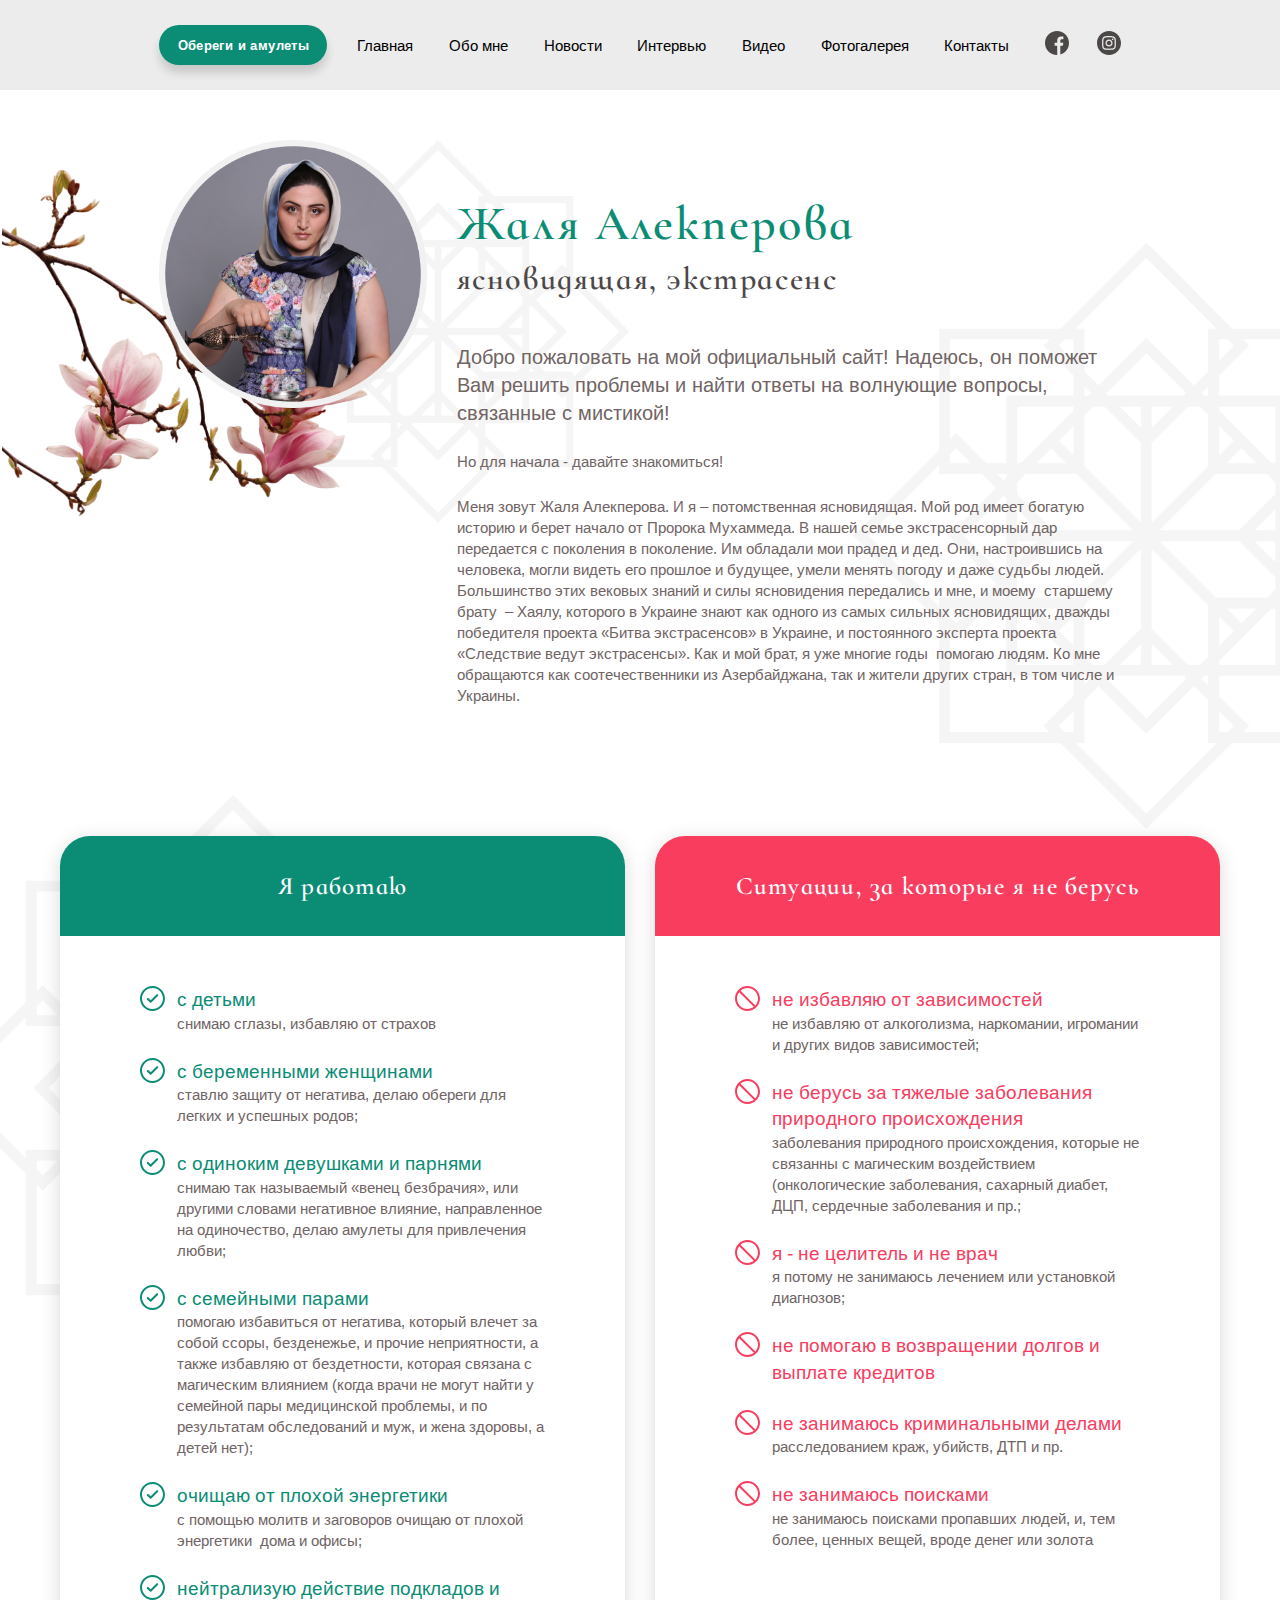
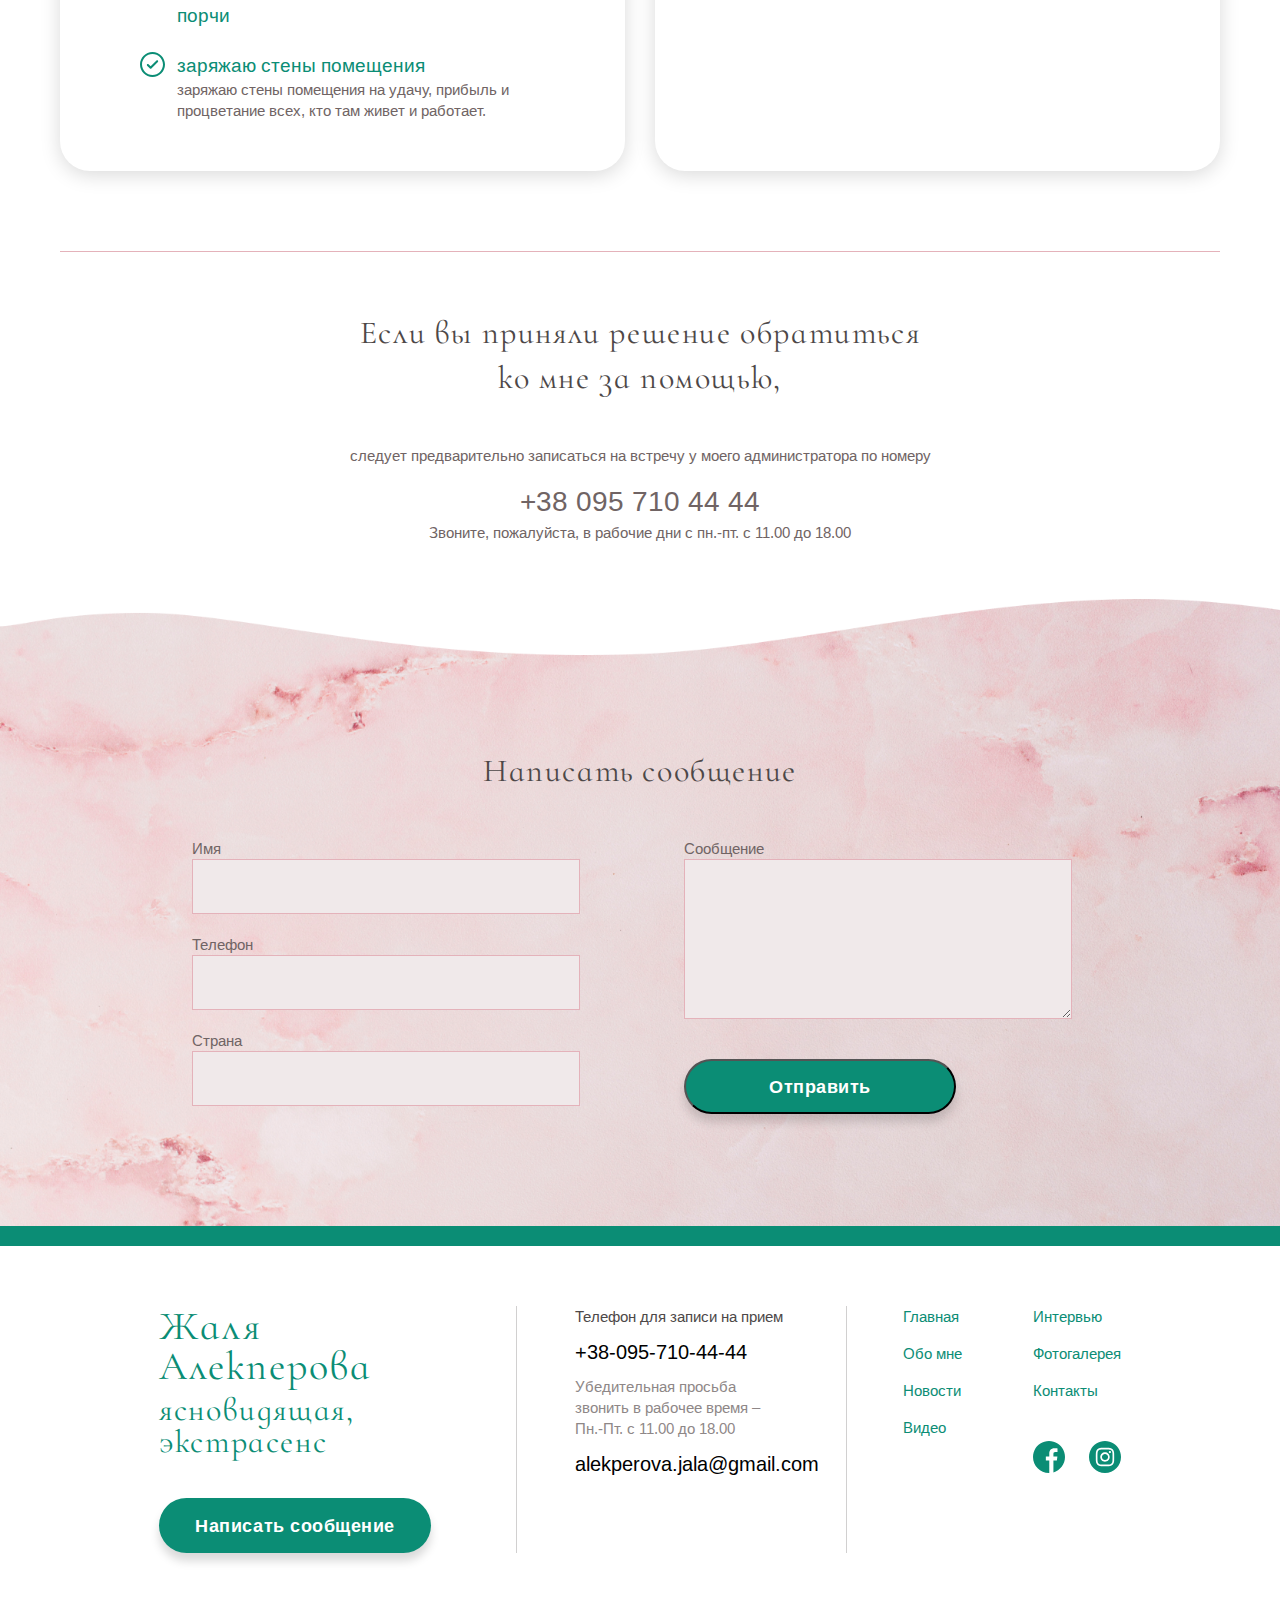
==== about.html @ d2626e6b "about" ====
<!DOCTYPE html>
<html lang="en">
  <head>
    <meta charset="utf-8" />
    <meta
      name="viewport"
      content="width=device-width, initial-scale=1, shrink-to-fit=no"
    />
    <link rel="stylesheet" type="text/css" href="style/bootstrap.min.css" />
    <link rel="stylesheet" type="text/css" href="style/main.css" />
    <title>About</title>
  </head>
  <body>
    <header class="">
      <div class="container-fluid ">
        <div class="menu_btn">
          <img src="./img/list.svg" alt="" />
        </div>
        <div class="row mobile__menu">
          <div class="col-xl-2 offset-xl-1">
            <a href="" class="green_btn ">
              Обереги и амулеты
            </a>
          </div>
          <div class="close_btn">
            <img src="./img/close.svg" alt="" />
          </div>
          <div class="col-xl-8 ">
            <ul class="menu just_btwn">
              <li><a href="">Главная</a></li>
              <li><a href="">Обо мне </a></li>
              <li><a href="">Новости</a></li>
              <li><a href="">Интервью</a></li>
              <li><a href="">Видео</a></li>
              <li><a href="">Фотогалерея</a></li>
              <li><a href="">Контакты</a></li>
              <li class="social_icons ">
                <a href="">
                  <img src="./img/facebook.svg" alt="" />
                </a>
                <a href="">
                  <img src="./img/instagram.svg" alt="" />
                </a>
              </li>
            </ul>
          </div>
        </div>
      </div>
    </header>
    <main class="about">
      <section class="top_section">
        <div class="container-fluid">
          <div class="row">
            <div class="col-xl-3 col-sm-6 col-lg-4 offset-lg-1">
              <div class="img_side">
                <div class="trees">
                  <img src="./img/pic_wrap.png" alt="" />
                </div>
                <img src="./img/photo3.png" alt="" />
              </div>
            </div>
            <div class="col-lg-7">
              <div class="about_name">
                <p class="abou_title">
                  Жаля Алекперова
                </p>
                <p>
                  ясновидящая, экстрасенс
                </p>
              </div>
              <div class="about_text">
                <p>
                  Добро пожаловать на мой официальный сайт! Надеюсь, он поможет
                  Вам решить проблемы и найти ответы на волнующие вопросы,
                  связанные с мистикой!
                </p>
                <p>
                  Но для начала - давайте знакомиться!
                </p>
                <p>
                  Меня зовут Жаля Алекперова. И я – потомственная ясновидящая.
                  Мой род имеет богатую историю и берет начало от Пророка
                  Мухаммеда. В нашей семье экстрасенсорный дар передается с
                  поколения в поколение. Им обладали мои прадед и дед. Они,
                  настроившись на человека, могли видеть его прошлое и будущее,
                  умели менять погоду и даже судьбы людей. Большинство этих
                  вековых знаний и силы ясновидения передались и мне, и моему
                   старшему брату  – Хаялу, которого в Украине знают как одного
                  из самых сильных ясновидящих, дважды победителя проекта «Битва
                  экстрасенсов» в Украине, и постоянного эксперта проекта
                  «Следствие ведут экстрасенсы». Как и мой брат, я уже многие
                  годы  помогаю людям. Ко мне обращаются как соотечественники из
                  Азербайджана, так и жители других стран, в том числе и
                  Украины.
                </p>
              </div>
            </div>
          </div>
          <div class="row work_with_row">
            <div class="col-lg-5 offset-xl-1">
              <div class="work_with">
                <div>
                  <p>
                    Я работаю
                  </p>
                </div>
                <ul>
                  <li>
                    <p>
                      с детьми
                    </p>
                    <p>снимаю сглазы, избавляю от страхов</p>
                  </li>
                  <li>
                    <p>
                      с беременными женщинами
                    </p>
                    <p>
                      ставлю защиту от негатива, делаю обереги для легких и
                      успешных родов;
                    </p>
                  </li>
                  <li>
                    <p>
                      с одиноким девушками и парнями
                    </p>
                    <p>
                      снимаю так называемый «венец безбрачия», или другими
                      словами негативное влияние, направленное на одиночество,
                      делаю амулеты для привлечения любви;
                    </p>
                  </li>
                  <li>
                    <p>
                      с семейными парами
                    </p>
                    <p>
                      помогаю избавиться от негатива, который влечет за собой
                      ссоры, безденежье, и прочие неприятности, а также избавляю
                      от бездетности, которая связана с магическим влиянием
                      (когда врачи не могут найти у семейной пары медицинской
                      проблемы, и по результатам обследований и муж, и жена
                      здоровы, а детей нет);
                    </p>
                  </li>
                  <li>
                    <p>
                      очищаю от плохой энергетики
                    </p>
                    <p>
                      с помощью молитв и заговоров очищаю от плохой энергетики 
                      дома и офисы;
                    </p>
                  </li>
                  <li>
                    <p>
                      нейтрализую действие подкладов и порчи
                    </p>
                  </li>
                  <li>
                    <p>
                      заряжаю стены помещения
                    </p>
                    <p>
                      заряжаю стены помещения на удачу, прибыль и процветание
                      всех, кто там живет и работает.
                    </p>
                  </li>
                </ul>
              </div>
            </div>
            <div class="col-lg-5">
              <div class="work_with donot_work">
                <div>
                  <p>
                    Ситуации, за которые я не берусь
                  </p>
                </div>

                <ul>
                  <li>
                    <p>
                      не избавляю от зависимостей
                    </p>
                    <p>
                      не избавляю от алкоголизма, наркомании, игромании и других
                      видов зависимостей;
                    </p>
                  </li>
                  <li>
                    <p>
                      не берусь за тяжелые заболевания природного происхождения
                    </p>
                    <p>
                      заболевания природного происхождения, которые не связанны
                      с магическим воздействием (онкологические заболевания,
                      сахарный диабет, ДЦП, сердечные заболевания и пр.;
                    </p>
                  </li>
                  <li>
                    <p>
                      я - не целитель и не врач
                    </p>
                    <p>
                      я потому не занимаюсь лечением или установкой диагнозов;
                    </p>
                  </li>
                  <li>
                    <p>
                      не помогаю в возвращении долгов и выплате кредитов
                    </p>
                  </li>
                  <li>
                    <p>
                      не занимаюсь криминальными делами
                    </p>
                    <p>
                      расследованием краж, убийств, ДТП и пр.
                    </p>
                  </li>
                  <li>
                    <p>
                      не занимаюсь поисками
                    </p>
                    <p>
                      не занимаюсь поисками пропавших людей, и, тем более,
                      ценных вещей, вроде денег или золота
                    </p>
                  </li>
                </ul>
              </div>
            </div>
          </div>
          <div class="about_contacts">
            <div>
              <p>
                Если вы приняли решение обратиться ко мне за помощью,
              </p>
              <p>
                следует предварительно записаться на встречу у моего
                администратора по номеру
              </p>
              <a href="tel:+380957104444">
                +38 095 710 44 44
              </a>
              <p>
                Звоните, пожалуйста, в рабочие дни с пн.-пт. с 11.00 до 18.00
              </p>
            </div>
          </div>
        </div>
      </section>
      <section class="bottom_section">
        <form action="" class="about_form">
          <p class="form_title">
            Написать сообщение
          </p>
          <div>
            <label for="name">Имя</label>
            <input id="name" type="text" />
            <label for="phone">Телефон</label>
            <input id="phone" type="tel" />
            <label for="country">Страна</label>
            <input id="country" type="text" />
          </div>
          <div>
            <label for="message">Сообщение</label>
            <textarea name="" id="message" cols="50" rows="6"></textarea>
            <button type="submit" class="green_btn">
              Отправить
            </button>
          </div>
        </form>
      </section>
    </main>
    <footer>
      <div class="container-fluid">
        <div class="row just_center">
          <div class="col-lg-10">
            <div class="row just_btwn">
              <div class="col-lg-4 col-sm-6 footer_col_1">
                <h3>Жаля Алекперова</h3>
                <p class="title">ясновидящая, экстрасенс</p>
                <a href="" class="green_btn">
                  Написать cообщение
                </a>
              </div>
              <div class="col-lg-4 col-sm-6 footer_contact_col">
                <p>Телефон для записи на прием</p>
                <a href="tel:+380957104444">+38-095-710-44-44</a>
                <p class="time_for_call">
                  Убедительная просьба звонить в рабочее время – Пн.-Пт. с 11.00
                  до 18.00
                </p>
                <a href="mailto: alekperova.jala@gmail.com"
                  >alekperova.jala@gmail.com</a
                >
              </div>
              <div class="col-lg-3  menu_footer_col just_btwn">
                <ul class="menu_footer">
                  <li><a href="">Главная</a></li>
                  <li><a href="">Обо мне </a></li>
                  <li><a href="">Новости</a></li>
                  <li><a href="">Видео</a></li>
                </ul>
                <ul class="menu_footer">
                  <li><a href="">Интервью</a></li>
                  <li><a href="">Фотогалерея</a></li>
                  <li><a href="">Контакты</a></li>
                  <li class="social_icons ">
                    <a href="">
                      <img src="./img/gr_facebook.svg" alt="" />
                    </a>
                    <a href="">
                      <img src="./img/gr_instagram.svg" alt="" />
                    </a>
                  </li>
                </ul>
              </div>
            </div>
          </div>
        </div>
      </div>
    </footer>
    <script type="text/javascript" src="js/jquery-3.3.1.min.js"></script>
    <script type="text/javascript" src="js/jquery.mask.js"></script>
    <script type="text/javascript" src="js/bootstrap.min.js"></script>
    <script type="text/javascript" src="js/main.js"></script>
  </body>
</html>
---- style/main.css ----
@import url("reset.css");
@import url("https://fonts.googleapis.com/css?family=Arimo:400,400i,700&display=swap");
@import url("https://fonts.googleapis.com/css?family=Cormorant+Infant:300,400,500,600,700&display=swap");
body {
  font-family: "Arimo", sans-serif;
  overflow-x: hidden;
  color: #706464;
  font-size: 18px;
  line-height: 140%;
}
:root {
  --text-color: #706464;
  --dark-text: #4d4848;
  --green: #0b8d75;
  --grey: #ececec;
  --grey-text: #8e8787;
}
a {
  text-decoration: none;
  color: black;
  cursor: pointer;
}
input,
button :focus {
  outline: none;
}
a:hover {
  text-decoration: none;
}
img {
  max-width: 100%;
  height: auto;
}
.just_center {
  display: flex;
  justify-content: center;
}
.just_btwn {
  display: flex;
  justify-content: space-between;
}

.container-fluid {
  padding: 0 60px;
}
/* green_btn start */
.green_btn {
  display: inline-flex;
  justify-content: center;
  background: var(--green);
  box-shadow: 0px 8px 10px rgba(0, 0, 0, 0.15);
  border-radius: 30px;
  width: 100%;
  height: 55px;
  align-items: center;
  font-style: normal;
  font-weight: bold;
  font-size: 18px;
  line-height: 21px;
  letter-spacing: 0.03em;
  color: #fff;
  max-width: 272px;
}

/*   green_btn end  */
/* header */
header {
  padding: 25px 0;
  background-color: var(--grey);
}
header .row > div {
  align-items: center;
  display: flex;
}
header .col-lg-8 {
  padding-left: 3.5%;
}
.home_header {
  position: absolute;
  top: 0%;
  left: 0;
  width: 100%;
  background-color: transparent;
}
/* menu */
.menu {
  align-items: center;
  width: 100%;
}
.social_icons a:first-child {
  margin-right: 24px;
}
.title {
  font-family: "Cormorant Infant";
}
/* menu end  */

/* first view start  */
.first_view {
  height: 100vh;
  width: 100%;
  background-image: url("../img/front_picture.png");
  background-size: cover;
  padding-top: 19vh;
  font-family: "Cormorant Infant";
  background-position: right;
}
h1 {
  font-style: normal;
  font-weight: 400;
  font-size: 64px;
  line-height: 100%;
  text-align: right;
  letter-spacing: 0.05em;
  color: var(--green);
}
.white_btn {
  background-color: #fff;
  color: var(--green);
  max-width: 272px;
  display: inline-flex;
}
.first_name_col {
  text-align: right;
}
.first_view .white_btn {
  margin-top: 6vh;
}
.white_btn,
.first_view_text p:last-child {
  font-family: "Arimo", sans-serif;
}
.first_view_text p:first-child {
  font-weight: 600;
  font-size: 32px;
  line-height: 100%;
  letter-spacing: 0.05em;
}
.first_view_text {
  color: var(--dark-text);
  width: 100%;
  padding-left: 10%;
  border-left: 1px solid var(--dark-text);
}

.first_view_text p:last-child {
  font-weight: 600;
  font-size: 18px;
  line-height: 21px;
  letter-spacing: 0.1em;
  margin-top: 35px;
}
.wrap_first_content {
  display: flex;
  margin-left: 8.333333%;
}
/* first view end  */

/* about home page  start*/
.about_links {
  position: relative;
  display: block;
  overflow: hidden;
}
.about_links img {
  width: 100%;
  transition: all 0.5s;
  height: 100%;
  object-fit: cover;
  display: block;
}
.about_links p {
  position: absolute;
  top: 5%;
  left: 5%;
  font-size: 32px;
  line-height: 100%;
  text-align: right;
  letter-spacing: 0.05em;
  color: #fff;
  transition: all 0.5s;
  z-index: 11;
}
.about_links p::after {
  position: absolute;
  content: "";
  width: 40px;
  height: 2px;
  background-color: var(--green);
  bottom: -8px;
  left: 0;
}
.shade {
  width: 100%;
  height: 100%;
  background: rgba(0, 0, 0, 0.25);
  position: absolute;
  top: 0;
  left: 0;
  z-index: 10;
  transition: all 0.5s;
}
.about_links:hover .shade,
.about_links:hover p {
  opacity: 0;
}
.about_links:hover img {
  transform: scale(1.1);
}
.about_home {
  padding-top: 55px;
  position: relative;
}
.about_home::after,
.about_home::before {
  content: "";
  position: absolute;
  width: 30vw;
  height: 30vw;
  background-image: url("../img/bg.png");
  z-index: -1;
  background-size: cover;
}
.about_home::after {
  top: -32%;
  left: 30%;
}
.about_home::before {
  bottom: -15vw;
  left: -9vw;
}
.about_home > img {
  position: absolute;
  bottom: 0;
  right: 0;
  width: 26vw;
  z-index: -1;
  bottom: -9vw;
}
.short_about {
  background-image: url("../img/pink.png");
  background-size: cover;
  padding: 150px 0;
  margin-top: 88px;
}
.short_about_content {
  text-align: center;
}
.short_about_content p {
  max-width: 576px;
  margin: 0 auto;
  margin-bottom: 32px;
  text-align: left;
}

h4 {
  font-family: "Cormorant Infant";
  font-style: normal;
  font-weight: normal;
  font-size: 32px;
  line-height: 100%;
  text-align: center;
  letter-spacing: 0.05em;
  color: var(--green);
}
.short_about_content h4 {
  margin: 25px 0 48px 0;
}
/* about home page  end*/

/* footer */

h3 {
  font-family: "Cormorant Infant";
  font-style: normal;
  font-weight: normal;
  font-size: 40px;
  line-height: 100%;
  letter-spacing: 0.05em;
  color: var(--green);
}
.footer_col_1 p {
  font-family: "Cormorant Infant";
  font-style: normal;
  font-weight: normal;
  font-size: 32px;
  line-height: 100%;
  letter-spacing: 0.05em;
  color: var(--green);
  margin-top: 8px;
  margin-bottom: 40px;
}
.footer_contact_col {
  padding: 0 5.8%;
  border-left: 1px solid #d1d0d0;
  border-right: 1px solid #d1d0d0;
}
.footer_contact_col p:first-child {
  color: var(--dark-text);
}

.footer_contact_col a {
  font-size: 22px;
  line-height: 25px;
  margin: 12px 0;
  display: block;
}
.time_for_call {
  color: var(--grey-text);
}
.menu_footer_col a {
  color: var(--green);
  margin-bottom: 16px;
  display: block;
}
.menu_footer .social_icons {
  display: flex;
  margin-top: 40px;
}
footer {
  padding: 60px 0;
  border-top: 20px solid var(--green);
}
.close_btn,
.menu_btn {
  display: none !important;
}
.first_view .white_btn {
  margin-left: 8.333333%;
}

/*



-----------ABOUT




*/
.about {
  padding-top: 50px;
}
.abou_title {
  font-family: "Cormorant Infant";
  font-weight: 600;
  font-size: 48px;
  line-height: 100%;
  letter-spacing: 0.05em;
  color: #0b8d75;
  margin-bottom: 15px;
  margin-top: 60px;
}
.abou_title + p {
  font-family: "Cormorant Infant";
  font-style: normal;
  font-weight: 600;
  font-size: 32px;
  line-height: 100%;
  letter-spacing: 0.05em;
  color: #4d4848;
}
.about_text p {
  margin-top: 24px;
}
.about_text p:first-child {
  font-size: 20px;
  line-height: 140%;
  margin-top: 48px;
  max-width: 670px;
}
.top_section {
  background-image: url("../img/about_top.png");
  background-size: contain;
  background-repeat: no-repeat;
}
.trees {
  position: absolute;
  bottom: -262px;
  right: 50px;
  width: 140%;
  height: auto;
}
.img_side {
  position: relative;
}
.img_side > img {
  position: relative;
  z-index: 2;
}
.about_text {
  margin-bottom: 130px;
}
.work_with li {
  background-image: url("../img/check-mark-button1.svg");
  background-repeat: no-repeat;
  background-position: top left;
  padding-left: 57px;
  min-height: 34px;
}
.work_with > div {
  background: #0b8d75;
  border-radius: 30px 30px 0px 0px;
  display: flex;
  justify-content: center;
  align-items: center;
  height: 144px;
  font-family: "Cormorant Infant";
  font-style: normal;
  font-weight: 600;
  font-size: 32px;
  line-height: 100%;
  letter-spacing: 0.05em;
  color: #ffffff;
}
.work_with {
  background: #ffffff;
  box-shadow: 0px 4px 20px rgba(0, 0, 0, 0.15);
  border-radius: 30px;
}
.work_with li p:first-child {
  font-style: normal;
  font-weight: normal;
  font-size: 22px;
  line-height: 140%;
  color: #0b8d75;
}
.work_with li:not(:first-child) {
  margin-top: 24px;
}
.work_with ul {
  padding: 50px 80px;
}
.donot_work > div {
  background-color: #f83d5f;
}
.donot_work li {
  background-image: url("../img/not-allowed-symbol6.svg");
}
.work_with {
  height: 100%;
}
.donot_work li p:first-child {
  color: #f83d5f;
}
.about_contacts {
  margin-top: 80px;
}
.about_contacts {
  display: flex;
  align-items: center;
  justify-content: center;
  text-align: center;
  position: relative;
  padding-top: 60px;
  margin-bottom: 40px;
}
.about_contacts::after {
  content: "";
  position: absolute;
  width: 83.333333%;
  height: 1px;
  background-color: #e4b2ba;
  top: 0;
  left: 50%;
  transform: translate(-50%, 0);
}
.about_contacts p {
  margin-bottom: 16px;
}
.about_contacts > div {
  max-width: 600px;
}
.about_contacts p:first-child,
.form_title {
  font-family: "Cormorant Infant";
  font-style: normal;
  font-weight: normal;
  font-size: 32px;
  line-height: 140%;
  text-align: center;
  letter-spacing: 0.05em;
  color: #4d4848;
  margin-bottom: 45px;
}
.about_contacts a {
  font-size: 28px;
  line-height: 140%;
  margin-bottom: 16px;
  text-align: center;
  color: #706464;
}
.bottom_section {
  background-size: cover;
  background-image: url("../img/pink.png");
  display: flex;
  justify-content: center;
  padding-bottom: 100px;
  padding-top: 150px;
}
.about_form > div {
  display: inline-block;
  vertical-align: top;
  width: calc(50% - 60px);
}
.about_form {
  width: 60%;
}
.about_form > div:last-child {
  margin-left: 100px;
}
.about_form input,
textarea {
  display: block;
  background: #f0e9ea;
  border: 1px solid #e4b2ba;
  box-sizing: border-box;
  padding: 10px;
}
.about_form input {
  height: 55px;
  width: 100%;
  margin-bottom: 20px;
}
.about_form .green_btn {
  margin-top: 40px;
}
textarea {
  width: 100%;
  height: 160px;
}

@media (max-width: 1600px) {
  .trees {
    bottom: -180px;
  }
  .work_with_row .col-lg-5 {
    margin-left: 0;
    flex: 0 0 50%;
    max-width: 50%;
  }
  .about_contacts::after {
    width: 100%;
  }
  .about_form {
    width: 70%;
  }
}
@media (max-width: 1450px) {
  body {
    font-size: 15px;
  }
  header .green_btn {
    font-size: 15px;
    height: 40px;
  }
}
@media (max-width: 1300px) {
  header .green_btn {
    font-size: 13px;
    height: 40px;
  }
  .footer_contact_col a {
    font-size: 20px;
  }
  .about_links p {
    font-size: 25px;
  }
  .work_with > div {
    font-size: 25px;
    height: 100px;
  }
  .work_with li {
    padding-left: 37px;
    background-size: 25px;
  }
  .work_with li p:first-child {
    font-size: 19px;
  }
  .trees {
    bottom: -130px;
  }
}
@media (max-width: 1199.9px) {
  .mobile__menu {
    flex-direction: column;
    width: 290px;
    position: absolute;
    left: 60px;
    background-color: #fff;
    border-radius: 5px;
    padding: 20px;
    box-sizing: border-box;
    display: none;
    top: 25px;
    z-index: 100;
  }
  .mobile__menu > div:first-child {
    order: 3;
  }
  .mobile__menu > div:last-child {
    order: 2;
  }
  .menu {
    align-items: center;
    flex-direction: column;
  }
  .menu li {
    margin-bottom: 15px;
  }
  .close_btn {
    width: 18px;
    height: 18px;
    order: 1;
  }
  .menu_btn {
    width: 25px;
    height: 25px;
  }
  .close_btn,
  .menu_btn {
    display: block !important;
    cursor: pointer;
  }
  .wrap_first_content,
  .first_view .white_btn {
    margin-left: 0;
  }
  .first_view {
    height: auto;
    padding: 200px 0;
  }
  .about_links p {
    font-size: 22px;
  }
  body,
  .footer_contact_col a {
    font-size: 14px;
  }
  .bottom_section {
    padding: 100px 60px 70px 60px;
  }
  .about_form {
    width: 100%;
  }
  textarea {
    height: 150px;
  }
  .work_with ul {
    padding: 30px 20px;
  }
  .work_with li {
    padding-left: 30px;
    background-size: 20px;
  }
  .work_with > div {
    font-size: 22px;
    height: 80px;
  }
}
@media (max-width: 991.9px) {
  .about_links p {
    font-size: 18px;
  }
  .about_links p::after {
    width: 25px;
  }
  .wrap_first_content {
    flex-wrap: wrap;
  }
  h1 {
    text-align: left;
  }
  .first_name_col {
    width: 100%;
  }
  .first_view_text {
    padding-left: 0;
    border: none;
    margin-top: 15px;
  }
  .first_view_text p:first-child {
    font-size: 25px;
  }
  .first_view_text p:last-child {
    margin-top: 10px;
    font-size: 15px;
  }
  .first_view {
    padding: 100px 0;
    height: 650px;
  }
  .menu_footer_col {
    margin-top: 40px;
    justify-content: space-around;
  }
  .footer_contact_col {
    border-right: 0;
  }
  .menu_footer {
    display: flex;
    justify-content: space-between;
    width: 100%;
    align-items: center;
  }
  .menu_footer_col {
    flex-wrap: wrap;
  }
  .menu_footer > li {
    width: 25%;
  }
  .menu_footer .social_icons {
    margin-top: 0;
  }
  .menu_footer:last-child {
    margin-top: 20px;
  }
  .about_name {
    max-width: 49%;
    position: absolute;
    top: -300px;
    right: 0;
  }
  .about_text {
    margin-top: 75px;
  }
  .work_with_row .col-lg-5 {
    flex: 0 0 100%;
    max-width: 100%;
  }
  .work_with_row .col-lg-5:first-child {
    margin-bottom: 40px;
  }
  .work_with ul {
    padding: 50px 80px;
  }
  .about_form input {
    height: 40px;
    margin-bottom: 10px;
  }
  .about_form > div:last-child {
    margin-left: 40px;
  }
  .about_form > div {
    width: calc(50% - 30px);
  }
  textarea {
    height: 110px;
  }
  .about_form .green_btn {
    margin-top: 20px;
  }
}
@media (max-width: 767.9px) {
  .about_links p {
    text-align: left;
  }
  .green_btn {
    font-size: 16px;
  }
  footer h3 {
    font-size: 32px;
  }
  footer .footer_col_1 p {
    font-size: 20px;
  }
  .about_text p:first-child {
    font-size: 18px;
  }
  .about_contacts p:first-child,
  .form_title {
    font-size: 23px;
    margin-bottom: 25px;
  }
  .about_contacts a {
    font-size: 18px;
  }
  .about_form > div {
    width: 100%;
  }
  .about_form > div:last-child {
    margin-left: 0;
  }
}
@media (max-width: 575.9px) {
  .first_view_text p:first-child {
    font-size: 22px;
  }
  .first_view_text p:last-child {
    font-size: 14px;
  }
  .first_view {
    height: 100vh;
    display: flex;
    align-items: center;
    padding: 0;
  }
  .about_links {
    margin-top: 20px;
  }
  h1 {
    font-size: 34px;
    text-align: center;
  }
  .first_view {
    background-position: 84% 0%;
    background-size: auto 63%;
    padding-top: 63vh;
    background-repeat: no-repeat;
    text-align: center;
  }
  .container-fluid {
    padding: 0 15px;
  }
  .wrap_first_content {
    justify-content: center;
  }
  .first_view_text p:last-child {
    font-size: 12px;
    line-height: 12px;
  }
  .first_view_text {
    margin-top: 10px;
  }
  .first_view .white_btn {
    margin-top: 4vh;
    color: #fff;
    background-color: #0b8d75;
  }
  .footer_col_1 {
    text-align: center;
    margin-bottom: 20px;
  }
  footer .footer_col_1 p {
    margin-bottom: 20px;
  }
  .menu_footer {
    display: none;
  }
  .mobile__menu {
    left: 30px;
  }
  footer {
    padding-bottom: 0px;
  }
  .img_side {
    max-width: 70%;
    margin: 0 auto;
  }
  .about_name {
    position: static;
    max-width: 100%;
    text-align: center;
  }
  .abou_title {
    font-size: 36px;
  }
  .abou_title + p {
    font-size: 22px;
  }
  .trees {
    right: 59px;
    width: 110%;
    bottom: -94px;
  }
  .about {
    padding-top: 30px;
  }
  .about_text p:first-child {
    margin-top: 30px;
  }
  .about_text {
    margin-top: 30px;
    margin-bottom: 50px;
  }
  .work_with ul {
    padding: 20px 10px;
  }
  .work_with li p:first-child {
    font-size: 16px;
  }
  .work_with li {
    font-size: 12px;
    padding-left: 23px;
    background-size: 16px;
    background-position: top 5px left;
  }
  .work_with > div {
    height: 50px;
    font-size: 17px;
  }
  .bottom_section {
    padding: 40px 15px;
  }
  .about_contacts {
    padding-top: 30px;
    margin-top: 30px;
  }
  .about_contacts p:first-child,
  .form_title {
    font-size: 20px;
  }
}
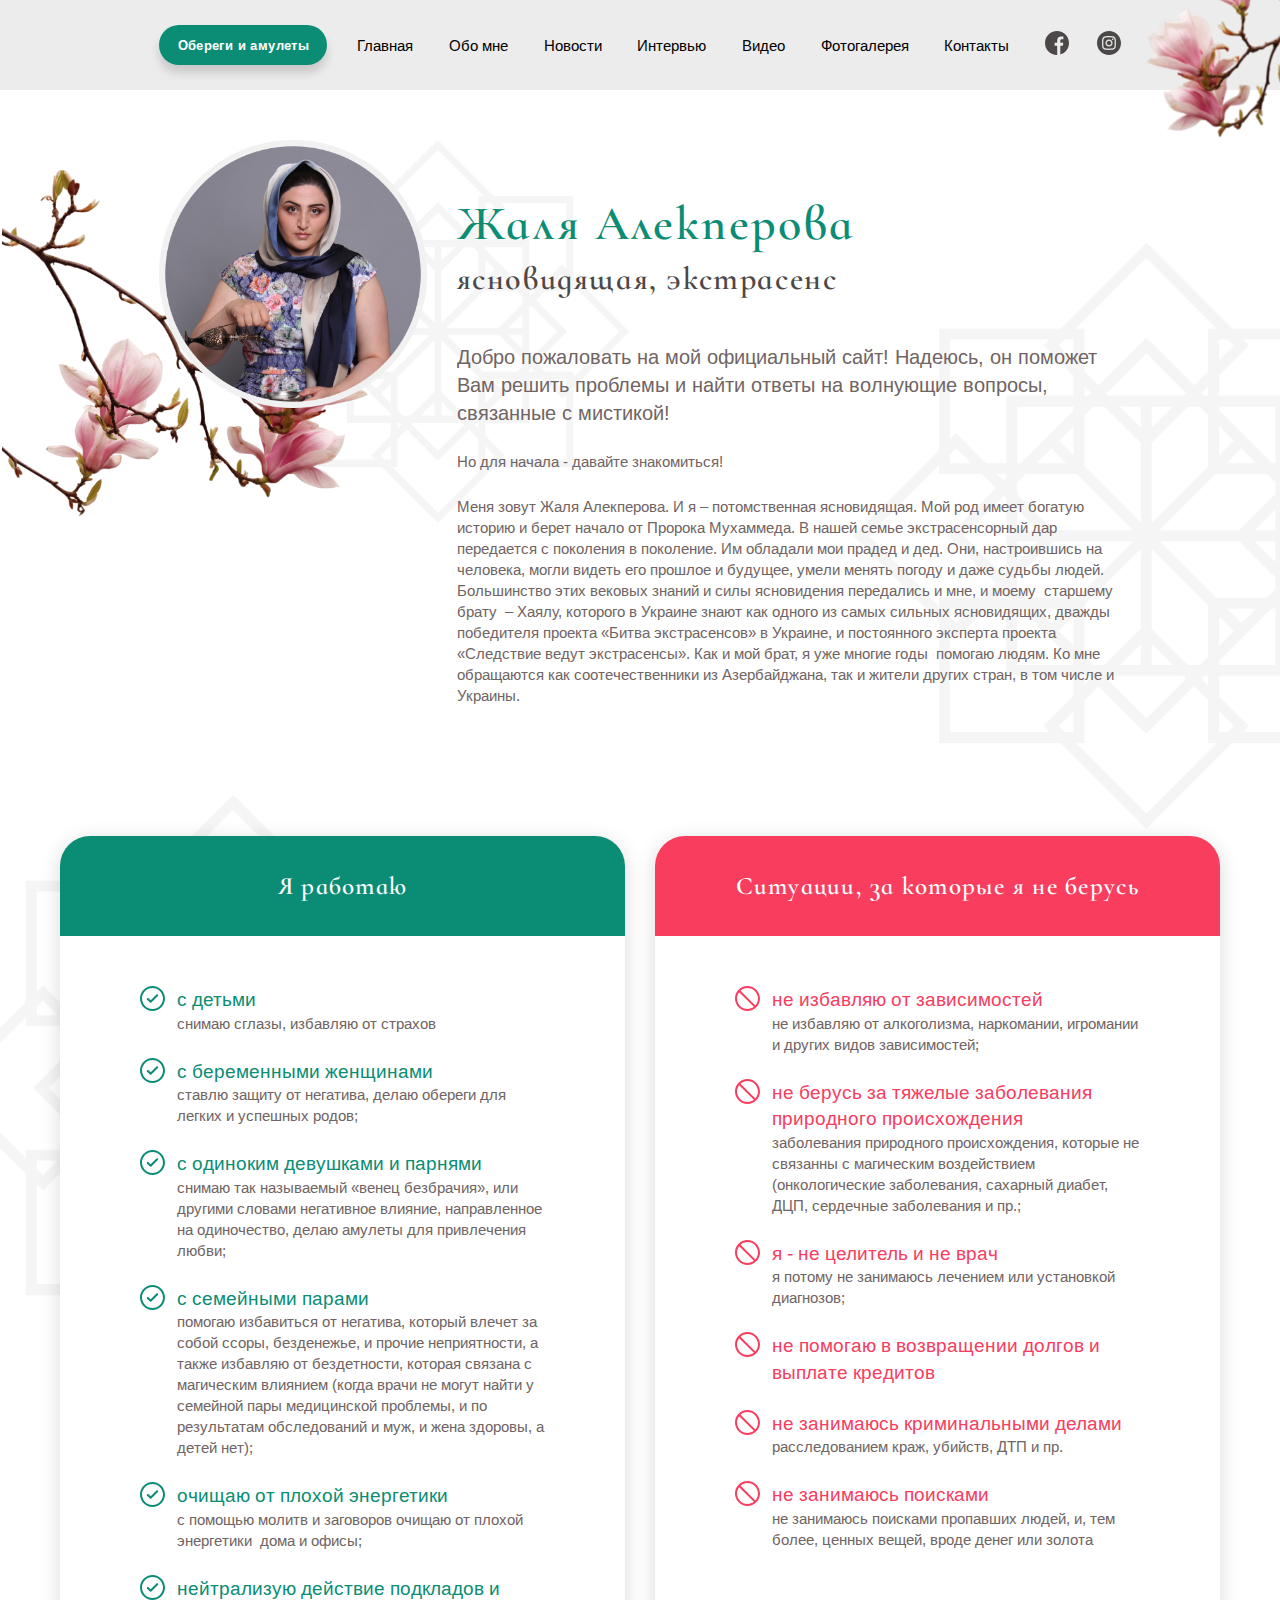
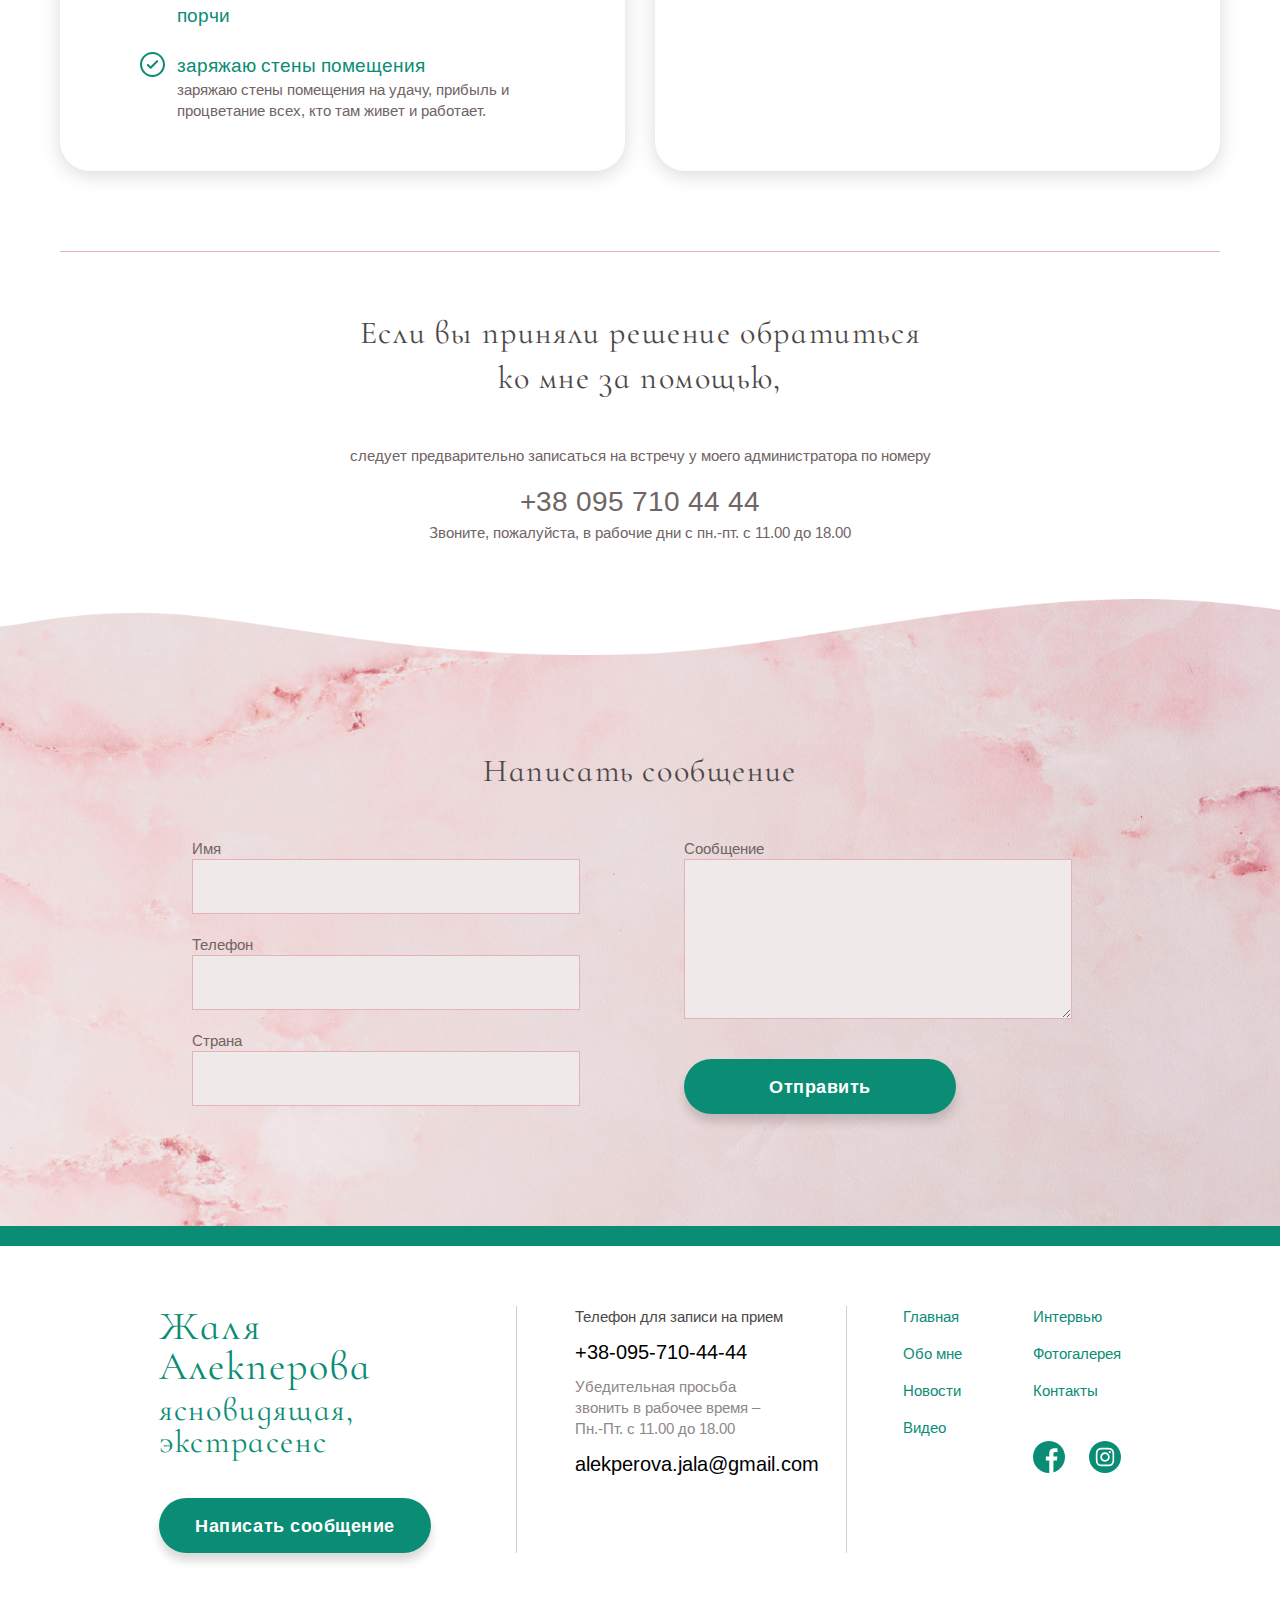
==== commit 411b611d: "all pages" ====
--- a/about.html
+++ b/about.html
@@ -11,7 +11,10 @@
     <title>About</title>
   </head>
   <body>
-    <header class="">
+    <div class="corner_img">
+      <img src="./img/magnolia_bg_r.png" alt="" />
+    </div>
+    <header>
       <div class="container-fluid ">
         <div class="menu_btn">
           <img src="./img/list.svg" alt="" />
--- a/style/main.css
+++ b/style/main.css
@@ -1,5 +1,5 @@
 @import url("reset.css");
-@import url("https://fonts.googleapis.com/css?family=Arimo:400,400i,700&display=swap");
+@import url("https://fonts.googleapis.com/css?family=Arimo&display=swap&subset=cyrillic,cyrillic-ext");
 @import url("https://fonts.googleapis.com/css?family=Cormorant+Infant:300,400,500,600,700&display=swap");
 body {
   font-family: "Arimo", sans-serif;
@@ -20,8 +20,12 @@
   color: black;
   cursor: pointer;
 }
+button[type="submit"] {
+  border: none;
+}
 input,
-button :focus {
+button :focus,
+textarea:focus {
   outline: none;
 }
 a:hover {
@@ -42,6 +46,14 @@
 
 .container-fluid {
   padding: 0 60px;
+}
+.green_btn:focus {
+  outline: none;
+}
+.green_btn:hover {
+  box-shadow: none;
+  cursor: pointer;
+  color: white;
 }
 /* green_btn start */
 .green_btn {
@@ -64,6 +76,13 @@
 
 /*   green_btn end  */
 /* header */
+.corner_img {
+  position: absolute;
+  top: 0;
+  right: 0;
+  z-index: 10;
+  width: 11vw;
+}
 header {
   padding: 25px 0;
   background-color: var(--grey);
@@ -531,6 +550,254 @@
   height: 160px;
 }
 
+/* 
+
+-------NEWS
+
+
+*/
+.news,
+.news_open {
+  padding-bottom: 110px;
+  background-image: url("../img/fixbg.png");
+  background-attachment: fixed;
+  background-repeat: no-repeat;
+  background-size: 90%;
+  padding-top: 48px;
+}
+
+.news .abou_title {
+  color: #4d4848;
+  margin-top: 40px;
+  margin-bottom: 15px;
+}
+.date {
+  letter-spacing: 0.05em;
+  color: #8e8787;
+  padding-bottom: 10px;
+  position: relative;
+  margin-bottom: 8px;
+}
+.date::after {
+  content: "";
+  position: absolute;
+  bottom: 0;
+  left: 0;
+  width: 40px;
+  height: 2px;
+  background-color: #0b8d75;
+}
+.news_title {
+  font-size: 24px;
+  line-height: 140%;
+  color: #4d4848;
+  margin-bottom: 20px;
+}
+.news_dscr {
+  color: #706464;
+}
+.news_block {
+  margin-top: 40px;
+  background-color: #f5f5f5;
+}
+.text_part {
+  padding: 24px 5% 60px 5%;
+}
+.pagination {
+  margin-top: 88px;
+}
+.pagination .page-link {
+  color: #0b8d75;
+  border: 2px solid #0b8d75;
+  border-radius: 50% !important;
+}
+.pagination li:not(:last-child) {
+  margin-right: 45px;
+}
+.page-item.active .page-link {
+  background-color: #0b8d75;
+  border: 2px solid #0b8d75;
+}
+.img_part {
+  position: relative;
+  overflow: hidden;
+  max-height: 480px;
+}
+.img_part img {
+  margin: 0 auto;
+  display: block;
+}
+
+/* 
+
+--------NEWS OPEN 
+
+
+*/
+.news_img_wrap {
+  position: relative;
+  overflow: hidden;
+  float: left;
+  margin-right: 30px;
+  max-width: 50%;
+}
+.news_top {
+  padding: 32px 0;
+}
+.news_top p:first-child {
+  font-family: "Cormorant Infant";
+  font-weight: 500;
+  font-size: 40px;
+  line-height: 100%;
+  letter-spacing: 0.05em;
+  color: #4d4848;
+}
+.news_date {
+  position: relative;
+  font-size: 20px;
+  line-height: 140%;
+  letter-spacing: 0.05em;
+  color: #8e8787;
+  margin-top: 40px;
+}
+.news_date span {
+  position: relative;
+  padding-top: 16px;
+}
+.news_date span::after {
+  content: "";
+  position: absolute;
+  top: 0;
+  left: 0;
+  width: 80px;
+  height: 2px;
+  background-color: #0b8d75;
+}
+.big_text {
+  font-size: 24px;
+  color: #4d4848;
+  font-weight: 300;
+  line-height: 120%;
+}
+.clear_fix {
+  clear: both;
+}
+.clear_fix p {
+  margin-top: 24px;
+  margin-bottom: 24px;
+}
+.clear_fix .big_text {
+  margin-top: 60px;
+  margin-bottom: 24px;
+}
+.long_img {
+  padding: 0 15px;
+  overflow: hidden;
+  position: relative;
+  max-width: 50%;
+  margin-top: 70px;
+}
+
+.news_nav a:hover + a {
+  background-color: white;
+  color: #0b8d75;
+}
+.news_nav a:hover {
+  box-shadow: none;
+  background-color: #0b8d75;
+  color: #fff;
+}
+.news_nav a:hover path {
+  fill: #fff;
+}
+.news_nav a:hover + a path {
+  fill: #0b8d75;
+}
+.news_nav {
+  display: flex;
+  justify-content: center;
+  margin-top: 72px;
+}
+.news_nav a {
+  transition: all 0.4s;
+}
+.news_nav .white_btn {
+  margin-right: 30px;
+}
+.news_nav a:not(.white_btn) svg {
+  margin-left: 12px;
+}
+.news_nav .white_btn svg {
+  transform: scale(-1, 1);
+  margin-right: 12px;
+}
+
+/* 
+
+------CONTACTS
+
+
+
+*/
+.about_contacts.contacts_contacts {
+  text-align: left;
+  justify-content: flex-start;
+  padding-top: 0;
+  margin-top: 40px;
+  margin-bottom: 0;
+}
+.about_contacts.contacts_contacts:after {
+  display: none;
+}
+.about_contacts.contacts_contacts p:first-child {
+  text-align: left;
+  font-family: "Arimo";
+  font-size: 18px;
+  line-height: 140%;
+  color: #706464;
+  margin-bottom: 8px;
+}
+.about_contacts.contacts_contacts a {
+  margin-bottom: 8px;
+  display: block;
+  text-align: left;
+}
+.contacts_right {
+  background-image: url("../img/Mask_Group.png");
+  width: 60%;
+  background-size: cover;
+  background-repeat: no-repeat;
+  align-items: center;
+  padding: 80px 15px;
+}
+.contact_left_wrap {
+  width: 40%;
+  padding-top: 60px;
+}
+.contacts_form.about_form > div {
+  width: 100%;
+  margin: 0 !important;
+}
+
+.contacts_form.about_form {
+  max-width: 450px;
+}
+.contacts_form textarea {
+  height: 120px;
+}
+.contacts {
+  background-image: url("../img/cent_pic.png");
+  background-position: left 44% top;
+  background-repeat: no-repeat;
+  position: relative;
+  overflow: hidden;
+}
+.abs_tree {
+  position: absolute;
+  bottom: -10vw;
+  left: 0;
+  width: 30vw;
+}
 @media (max-width: 1600px) {
   .trees {
     bottom: -180px;
@@ -555,8 +822,30 @@
     font-size: 15px;
     height: 40px;
   }
+  .news_top p:first-child {
+    font-size: 35px;
+  }
+  .news_date {
+    font-size: 18px;
+    margin-top: 25px;
+  }
+  .news_date span {
+    padding-top: 10px;
+  }
+  .news_date span::after {
+    width: 40px;
+  }
 }
 @media (max-width: 1300px) {
+  .contacts_form.about_form {
+    max-width: 350px;
+  }
+  .pagination li:not(:last-child) {
+    margin-right: 30px;
+  }
+  .text_part {
+    padding-bottom: 30px;
+  }
   header .green_btn {
     font-size: 13px;
     height: 40px;
@@ -583,6 +872,33 @@
   }
 }
 @media (max-width: 1199.9px) {
+  .contacts_right {
+    padding-left: 100px;
+  }
+  .contact_left_wrap {
+    padding-left: 30px;
+  }
+  .news_top {
+    padding: 20px 0;
+  }
+  .news_top p:first-child {
+    font-size: 27px;
+  }
+  .clear_fix .big_text {
+    margin-top: 35px;
+    margin-bottom: 20px;
+    font-size: 20px;
+  }
+  .long_img {
+    margin-top: 35px;
+  }
+  .news_date {
+    font-size: 16px;
+  }
+  .news_title {
+    font-size: 22px;
+    margin-bottom: 15px;
+  }
   .mobile__menu {
     flex-direction: column;
     width: 290px;
@@ -660,6 +976,40 @@
   }
 }
 @media (max-width: 991.9px) {
+  .contacts_right,
+  .contact_left_wrap {
+    padding-left: 0;
+  }
+  .contacts_form.about_form {
+    max-width: 400px;
+  }
+  .contact_left_wrap {
+    padding-top: 0;
+    text-align: center;
+  }
+  .contacts .about_contacts > div {
+    width: 100%;
+  }
+  .about_contacts.contacts_contacts,
+  .about_contacts.contacts_contacts p:first-child,
+  .about_contacts.contacts_contacts a {
+    text-align: center;
+  }
+  .abs_tree {
+    display: none;
+  }
+  .container-contacts {
+    flex-wrap: wrap;
+  }
+  .container-contacts > div {
+    width: 100%;
+  }
+  .contacts_right {
+    background-image: url("../img/pink.png");
+  }
+  .news_top p:first-child {
+    font-size: 24px;
+  }
   .about_links p {
     font-size: 18px;
   }
@@ -751,8 +1101,38 @@
   .about_form .green_btn {
     margin-top: 20px;
   }
+  .news_open {
+    padding-top: 30px;
+  }
 }
 @media (max-width: 767.9px) {
+  .corner_img {
+    width: 20vw;
+  }
+  .contacts .about_form .green_btn {
+    display: flex;
+    margin: 20px auto;
+  }
+  .news_img_wrap {
+    max-width: none;
+    float: inherit;
+  }
+  .news_open {
+    padding-bottom: 60px;
+  }
+  .news_title {
+    font-size: 20px;
+    margin-bottom: 10px;
+  }
+  .date {
+    padding-bottom: 5px;
+  }
+  .date::after {
+    width: 20px;
+  }
+  .news_dscr {
+    font-size: 12px;
+  }
   .about_links p {
     text-align: left;
   }
@@ -784,6 +1164,37 @@
   }
 }
 @media (max-width: 575.9px) {
+  .contacts_right {
+    padding: 50px 20px 30px 20px;
+  }
+  .corner_img {
+    width: 100px;
+  }
+  .news_nav svg {
+    display: none;
+  }
+  .news_nav {
+    margin-top: 35px;
+  }
+  .midle_img {
+    flex-wrap: wrap;
+  }
+  .long_img {
+    max-width: 100%;
+  }
+  .clear_fix .big_text {
+    font-size: 18px;
+    margin-top: 20px;
+    margin-bottom: 15px;
+  }
+  .clear_fix p {
+    margin-top: 15px;
+    margin-bottom: 15px;
+  }
+  .pagination li:not(:last-child) {
+    margin-right: 15px;
+  }
+
   .first_view_text p:first-child {
     font-size: 22px;
   }
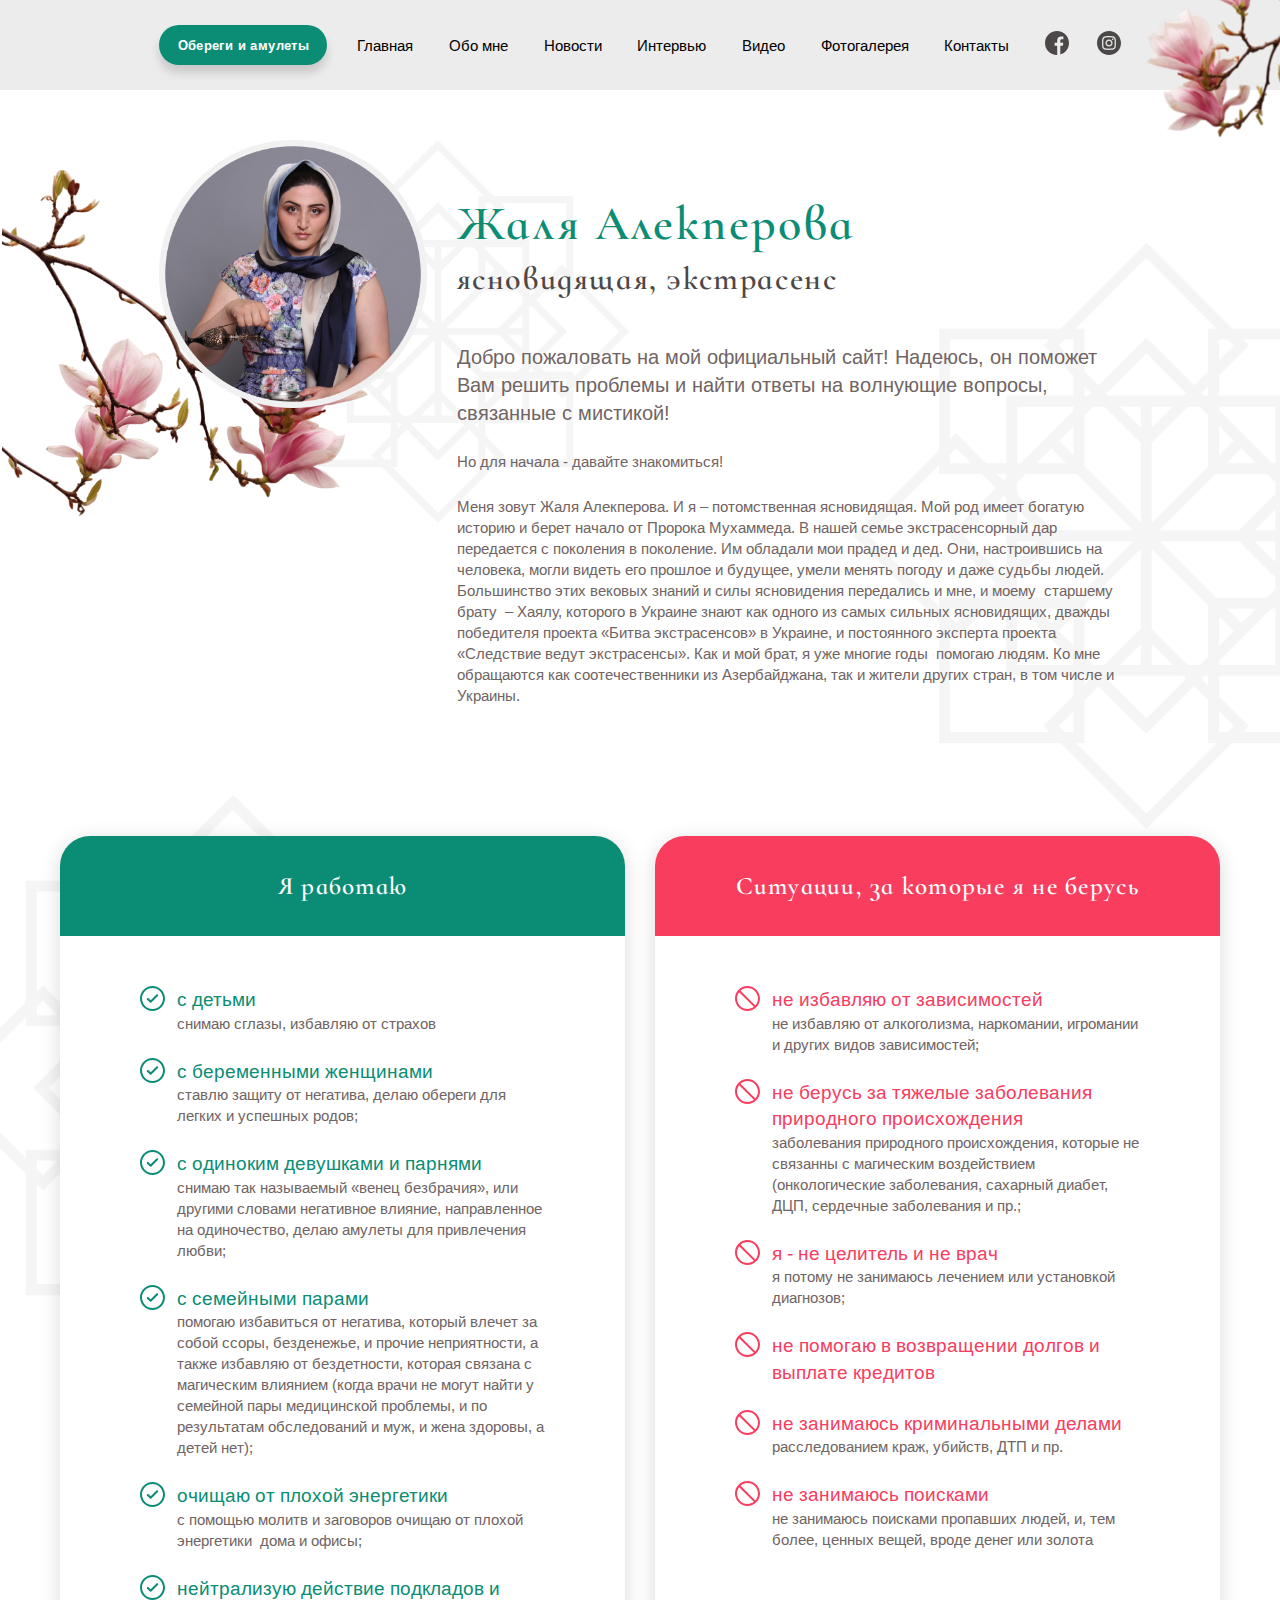
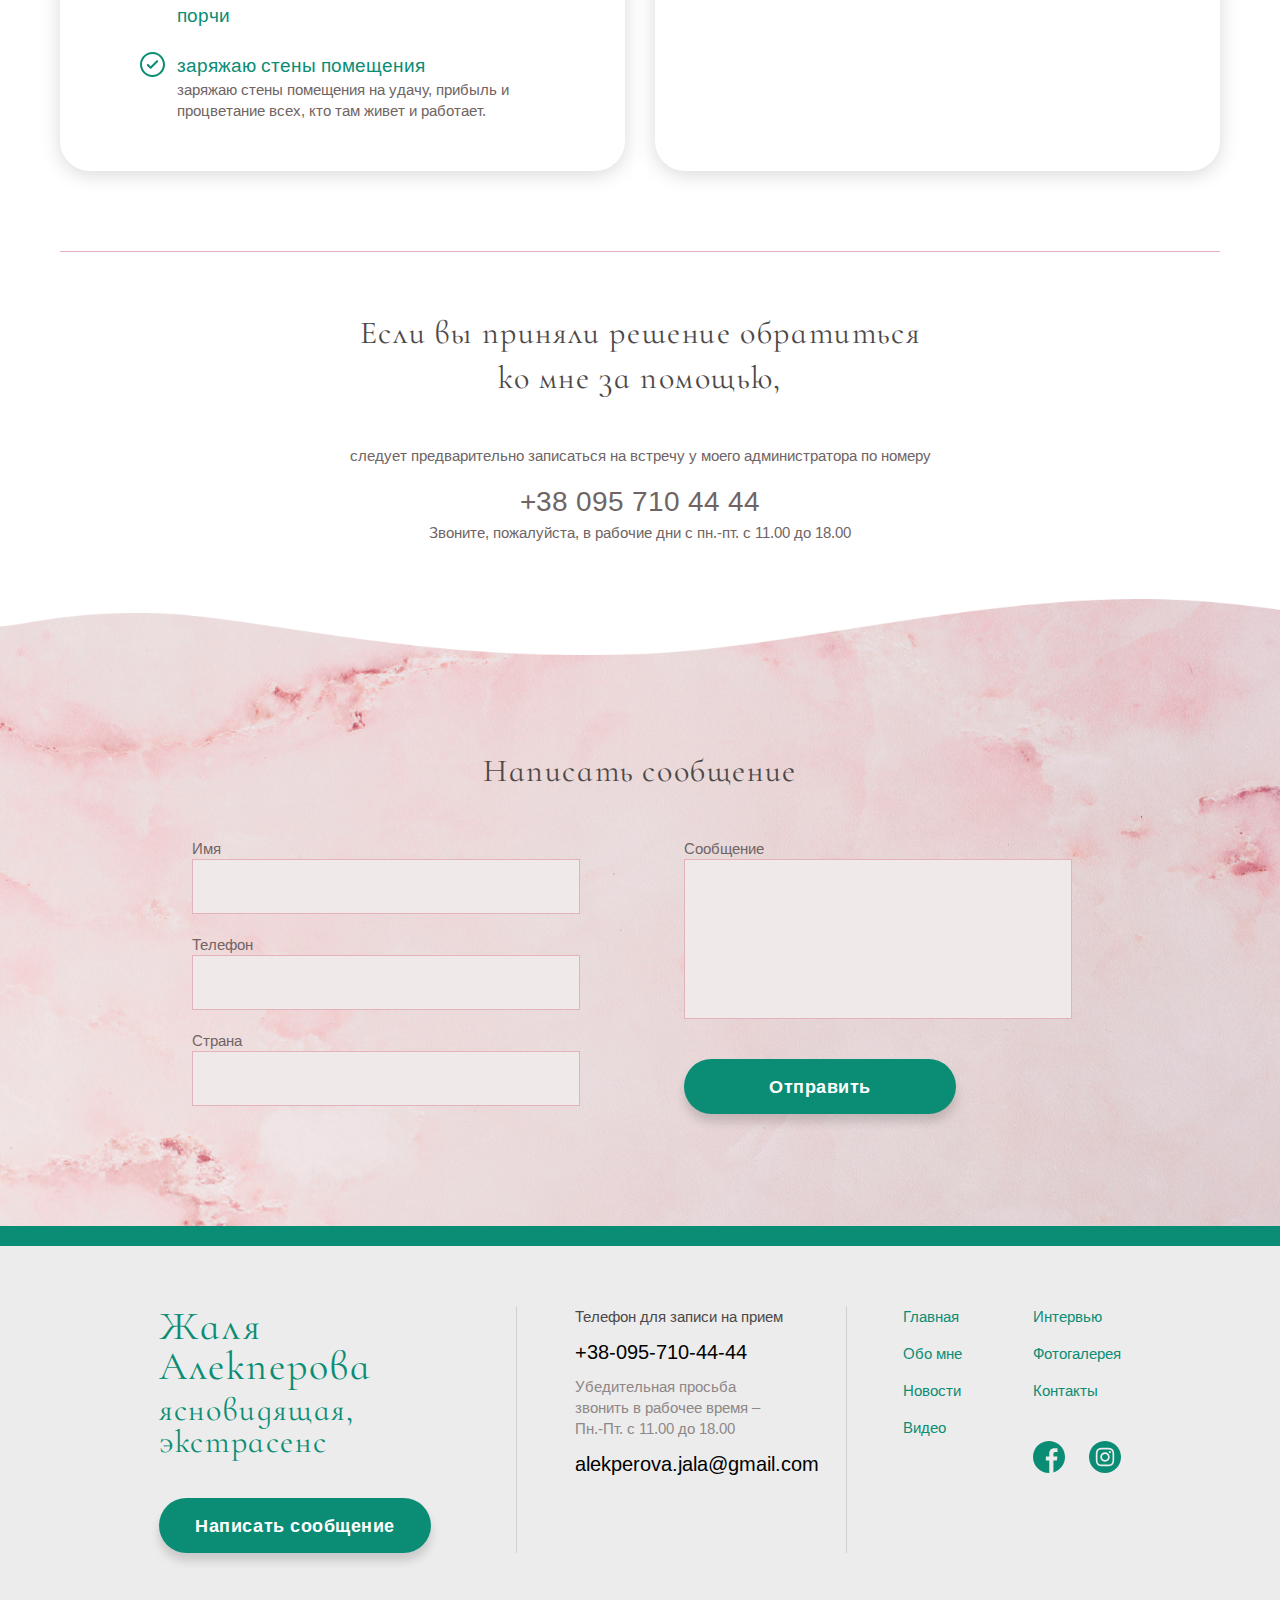
==== commit d3934370: "pick bg" ====
--- a/about.html
+++ b/about.html
@@ -62,7 +62,7 @@
                 <img src="./img/photo3.png" alt="" />
               </div>
             </div>
-            <div class="col-lg-7">
+            <div class="col-lg-7 mar_left">
               <div class="about_name">
                 <p class="abou_title">
                   Жаля Алекперова
--- a/style/main.css
+++ b/style/main.css
@@ -133,6 +133,9 @@
   letter-spacing: 0.05em;
   color: var(--green);
 }
+.first_name_col h1 {
+  margin-right: 40px;
+}
 .white_btn {
   background-color: #fff;
   color: var(--green);
@@ -339,6 +342,16 @@
 footer {
   padding: 60px 0;
   border-top: 20px solid var(--green);
+  background-color: #ececec;
+}
+footer a:hover {
+  color: #706464;
+}
+.social_icons a img {
+  transition: 0.3s;
+}
+.social_icons a:hover img {
+  transform: scale(1.15);
 }
 .close_btn,
 .menu_btn {
@@ -346,6 +359,12 @@
 }
 .first_view .white_btn {
   margin-left: 8.333333%;
+}
+.white_btn:hover {
+  color: #0b8d75;
+}
+.mar_left {
+  margin-left: 3.5%;
 }
 
 /*
@@ -565,11 +584,21 @@
   background-size: 90%;
   padding-top: 48px;
 }
-
+.news {
+  padding-top: 0;
+}
+.page-link {
+  display: flex;
+  padding: 0;
+  width: 40px;
+  height: 40px;
+  justify-content: center;
+  align-items: center;
+}
 .news .abou_title {
   color: #4d4848;
   margin-top: 40px;
-  margin-bottom: 15px;
+  margin-bottom: 8px;
 }
 .date {
   letter-spacing: 0.05em;
@@ -597,7 +626,7 @@
   color: #706464;
 }
 .news_block {
-  margin-top: 40px;
+  margin-top: 32px;
   background-color: #f5f5f5;
 }
 .text_part {
@@ -798,6 +827,27 @@
   left: 0;
   width: 30vw;
 }
+.home_header .mobile__menu .col-xl-8 {
+  margin-left: 4%;
+}
+.line {
+  position: absolute;
+  bottom: 0%;
+  width: 100%;
+  left: 0;
+}
+.short_about {
+  padding-bottom: 95px;
+}
+textarea {
+  resize: none;
+}
+.news {
+  background-image: url("../img/pink.png") !important;
+  background-size: 100% 150% !important;
+  background-position-y: -448px !important;
+  background-attachment: unset !important;
+}
 @media (max-width: 1600px) {
   .trees {
     bottom: -180px;
@@ -815,6 +865,9 @@
   }
 }
 @media (max-width: 1450px) {
+  .mar_left {
+    margin-left: 0;
+  }
   body {
     font-size: 15px;
   }
@@ -871,7 +924,11 @@
     bottom: -130px;
   }
 }
+
 @media (max-width: 1199.9px) {
+  .home_header .mobile__menu .col-xl-8 {
+    margin-left: 0;
+  }
   .contacts_right {
     padding-left: 100px;
   }
@@ -1106,6 +1163,9 @@
   }
 }
 @media (max-width: 767.9px) {
+  .first_name_col h1 {
+    margin-right: 0;
+  }
   .corner_img {
     width: 20vw;
   }
@@ -1116,6 +1176,7 @@
   .news_img_wrap {
     max-width: none;
     float: inherit;
+    margin-right: 0;
   }
   .news_open {
     padding-bottom: 60px;
@@ -1164,6 +1225,10 @@
   }
 }
 @media (max-width: 575.9px) {
+  .page-link {
+    width: 30px;
+    height: 30px;
+  }
   .contacts_right {
     padding: 50px 20px 30px 20px;
   }
